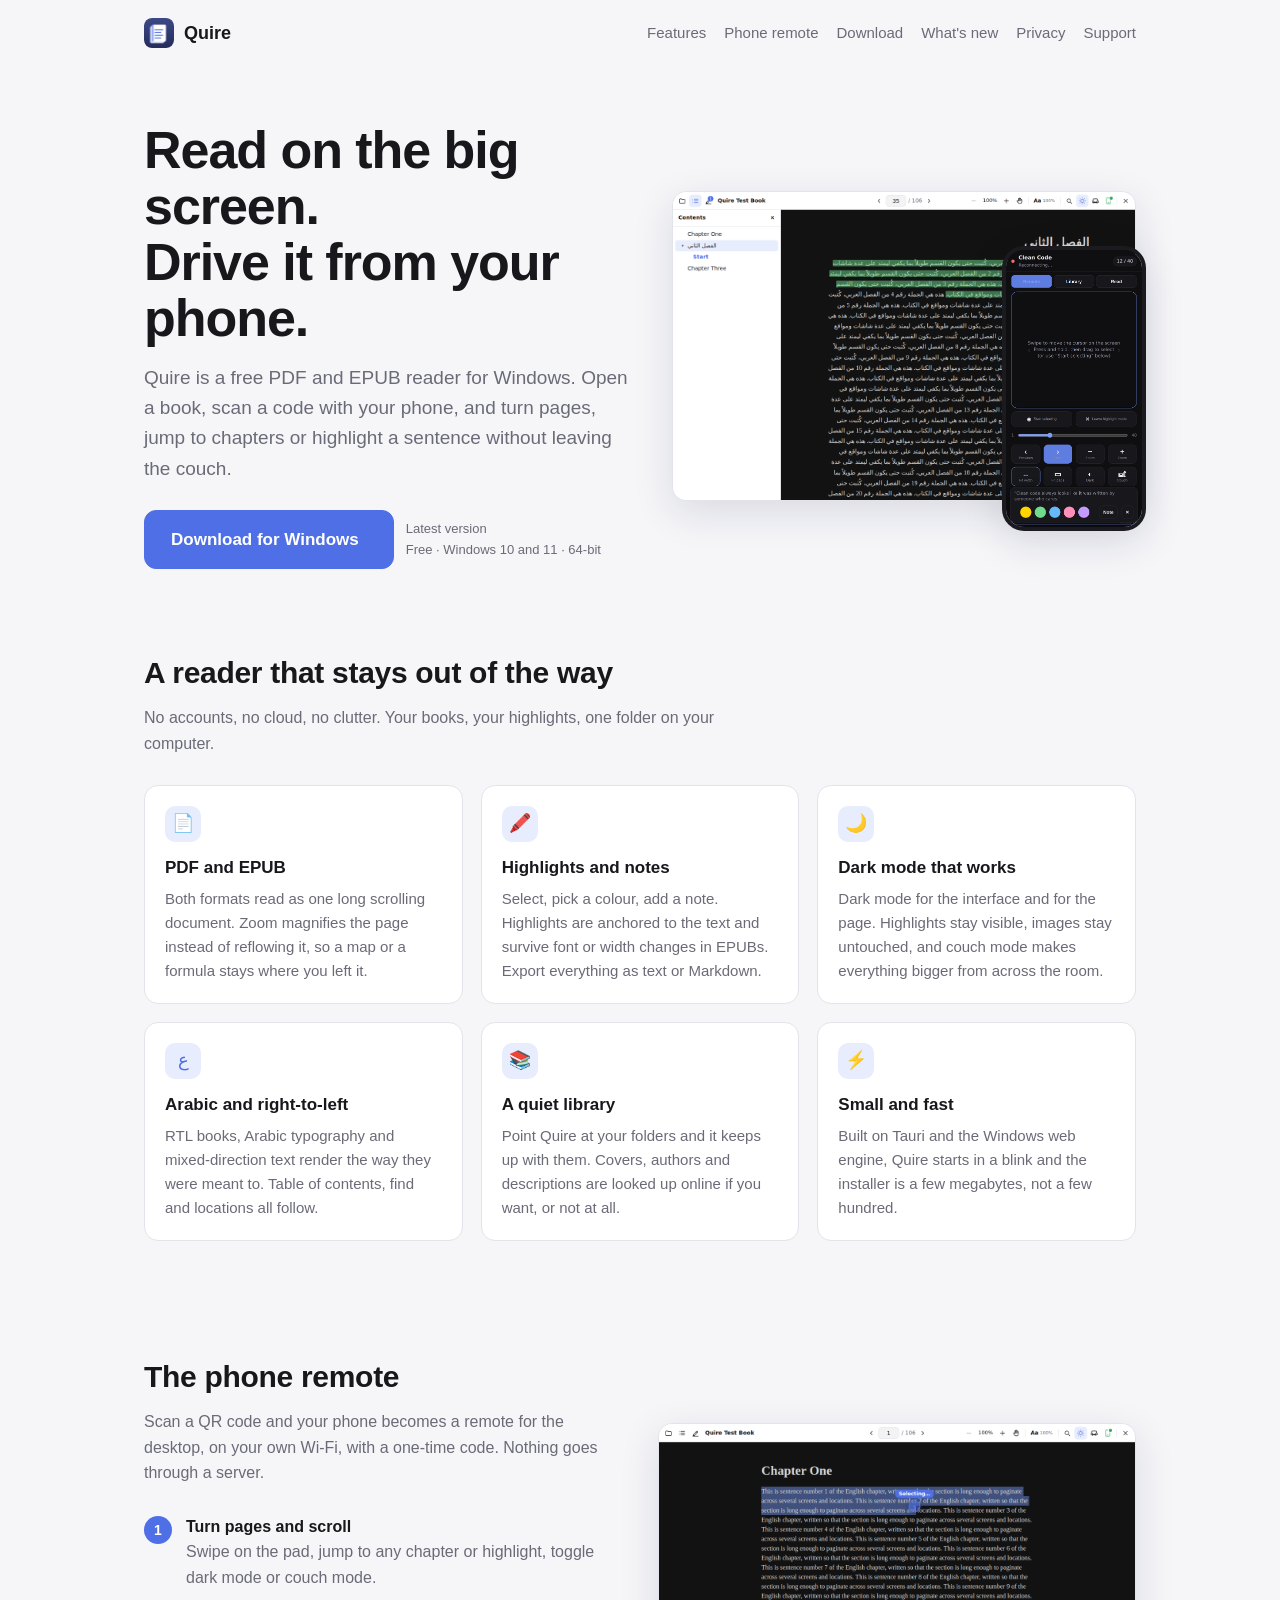
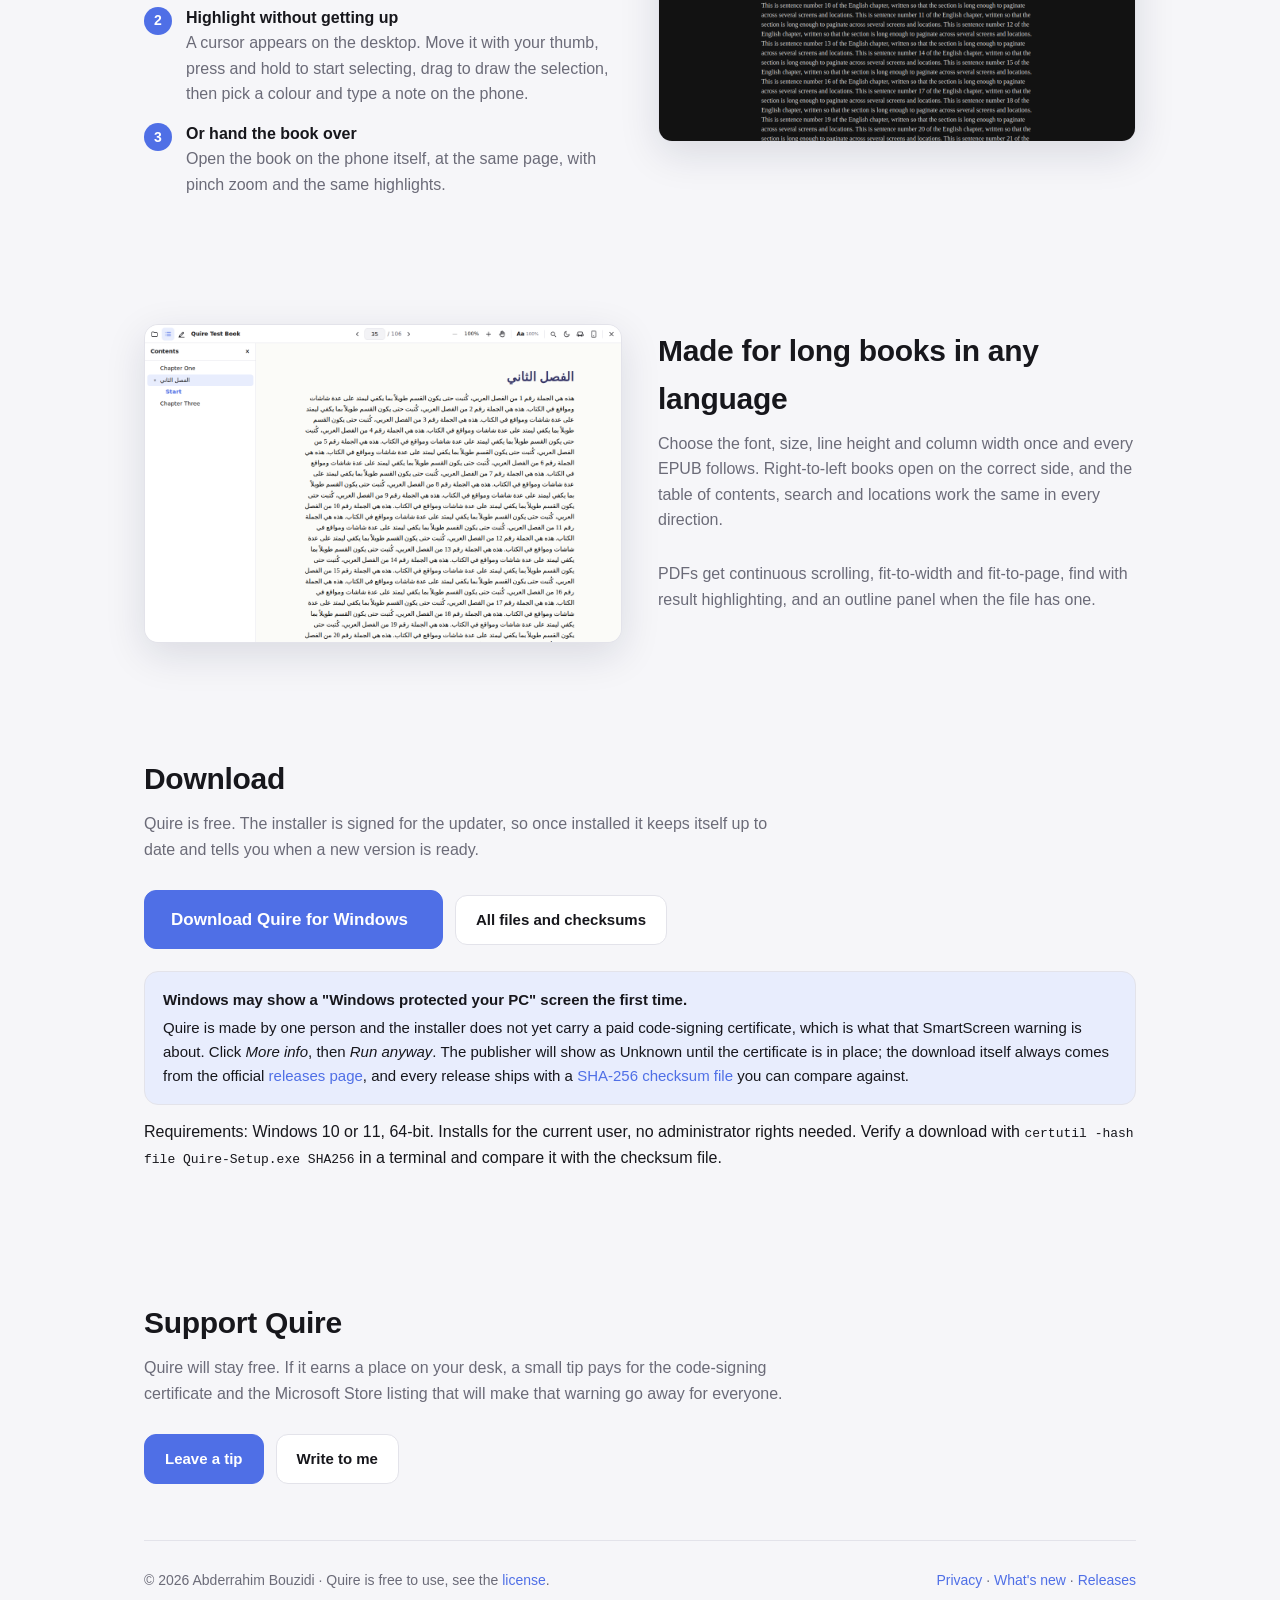
==== index.html @ 7e1ed199 "feat: website init" ====
<!doctype html>
<html lang="en">
<head>
  <meta charset="utf-8">
  <meta name="viewport" content="width=device-width, initial-scale=1">
  <title>Quire — a free PDF and EPUB reader with a phone remote</title>
  <meta name="description" content="Quire is a fast, free PDF and EPUB reader for Windows. Highlights and notes, dark mode, Arabic and right-to-left books, and a phone remote to turn pages and highlight from your couch.">
  <meta property="og:title" content="Quire — a free PDF and EPUB reader with a phone remote">
  <meta property="og:description" content="Read PDFs and EPUBs on your desktop, turn pages and highlight from your phone. Free, no accounts, no telemetry.">
  <meta property="og:image" content="img/reader-dark.png">
  <meta name="theme-color" content="#4f6fe6">
  <link rel="icon" href="img/favicon.png">
  <link rel="apple-touch-icon" href="img/icon-256.png">
  <link rel="stylesheet" href="style.css">
</head>
<body>
  <div class="wrap">
    <header class="top">
      <a class="brand" href="./"><img src="img/icon-256.png" alt=""> Quire</a>
      <nav class="nav">
        <a href="#features">Features</a>
        <a href="#remote">Phone remote</a>
        <a href="#download">Download</a>
        <a href="changelog.html">What's new</a>
        <a href="privacy.html">Privacy</a>
        <a href="#support">Support</a>
      </nav>
    </header>

    <main>
      <div class="hero">
        <div>
          <h1>Read on the big screen.<br>Drive it from your phone.</h1>
          <p class="lead">Quire is a free PDF and EPUB reader for Windows. Open a book, scan a code with your phone, and turn pages, jump to chapters or highlight a sentence without leaving the couch.</p>
          <div class="cta">
            <a class="btn primary big" href="download/" data-download>
              Download for Windows <small data-version></small>
            </a>
            <span class="meta"><span data-version-line>Latest version</span><br>Free · Windows 10 and 11 · 64-bit</span>
          </div>
        </div>
        <div class="hero-shots">
          <img class="shot" src="img/reader-dark.png" alt="Quire reading a PDF in dark mode with highlights" width="1280" height="800">
          <img class="phone" src="img/phone-remote.png" alt="The Quire phone remote" width="541" height="1101">
        </div>
      </div>

      <section id="features">
        <h2>A reader that stays out of the way</h2>
        <p class="sub">No accounts, no cloud, no clutter. Your books, your highlights, one folder on your computer.</p>
        <div class="grid">
          <div class="card"><div class="ico">📄</div><h3>PDF and EPUB</h3><p>Both formats read as one long scrolling document. Zoom magnifies the page instead of reflowing it, so a map or a formula stays where you left it.</p></div>
          <div class="card"><div class="ico">🖍️</div><h3>Highlights and notes</h3><p>Select, pick a colour, add a note. Highlights are anchored to the text and survive font or width changes in EPUBs. Export everything as text or Markdown.</p></div>
          <div class="card"><div class="ico">🌙</div><h3>Dark mode that works</h3><p>Dark mode for the interface and for the page. Highlights stay visible, images stay untouched, and couch mode makes everything bigger from across the room.</p></div>
          <div class="card"><div class="ico">ع</div><h3>Arabic and right-to-left</h3><p>RTL books, Arabic typography and mixed-direction text render the way they were meant to. Table of contents, find and locations all follow.</p></div>
          <div class="card"><div class="ico">📚</div><h3>A quiet library</h3><p>Point Quire at your folders and it keeps up with them. Covers, authors and descriptions are looked up online if you want, or not at all.</p></div>
          <div class="card"><div class="ico">⚡</div><h3>Small and fast</h3><p>Built on Tauri and the Windows web engine, Quire starts in a blink and the installer is a few megabytes, not a few hundred.</p></div>
        </div>
      </section>

      <section id="remote">
        <div class="split">
          <div>
            <h2>The phone remote</h2>
            <p class="sub">Scan a QR code and your phone becomes a remote for the desktop, on your own Wi-Fi, with a one-time code. Nothing goes through a server.</p>
            <ol class="steps">
              <li><b>Turn pages and scroll</b>Swipe on the pad, jump to any chapter or highlight, toggle dark mode or couch mode.</li>
              <li><b>Highlight without getting up</b>A cursor appears on the desktop. Move it with your thumb, press and hold to start selecting, drag to draw the selection, then pick a colour and type a note on the phone.</li>
              <li><b>Or hand the book over</b>Open the book on the phone itself, at the same page, with pinch zoom and the same highlights.</li>
            </ol>
          </div>
          <img class="shot" src="img/remote-cursor.png" alt="Selecting text on the desktop with the remote cursor" width="1280" height="800">
        </div>
      </section>

      <section>
        <div class="split reverse">
          <div>
            <h2>Made for long books in any language</h2>
            <p class="sub">Choose the font, size, line height and column width once and every EPUB follows. Right-to-left books open on the correct side, and the table of contents, search and locations work the same in every direction.</p>
            <p class="sub">PDFs get continuous scrolling, fit-to-width and fit-to-page, find with result highlighting, and an outline panel when the file has one.</p>
          </div>
          <img class="shot" src="img/reader-arabic.png" alt="An Arabic EPUB in Quire" width="1280" height="800">
        </div>
      </section>

      <section id="download">
        <h2>Download</h2>
        <p class="sub">Quire is free. The installer is signed for the updater, so once installed it keeps itself up to date and tells you when a new version is ready.</p>
        <div class="cta" style="margin-bottom:22px">
          <a class="btn primary big" href="download/" data-download>Download Quire for Windows <small data-version></small></a>
          <a class="btn" href="https://github.com/moumbou/quire-releases/releases/latest" data-release-page>All files and checksums</a>
        </div>
        <div class="note">
          <b>Windows may show a "Windows protected your PC" screen the first time.</b>
          Quire is made by one person and the installer does not yet carry a paid code-signing certificate, which is what that SmartScreen warning is about. Click <i>More info</i>, then <i>Run anyway</i>. The publisher will show as Unknown until the certificate is in place; the download itself always comes from the official
          <a href="https://github.com/moumbou/quire-releases/releases" >releases page</a>, and every release ships with a <a href="https://github.com/moumbou/quire-releases/releases/latest" data-sums>SHA-256 checksum file</a> you can compare against.
        </div>
        <p class="small muted" style="margin-top:14px">Requirements: Windows 10 or 11, 64-bit. Installs for the current user, no administrator rights needed. Verify a download with <code>certutil -hashfile Quire-Setup.exe SHA256</code> in a terminal and compare it with the checksum file.</p>
      </section>

      <section id="support">
        <h2>Support Quire</h2>
        <p class="sub">Quire will stay free. If it earns a place on your desk, a small tip pays for the code-signing certificate and the Microsoft Store listing that will make that warning go away for everyone.</p>
        <div class="cta">
          <a class="btn primary" href="https://ko-fi.com/moumbou">Leave a tip</a>
          <a class="btn" href="mailto:mbouzidi63@gmail.com?subject=Quire">Write to me</a>
        </div>
      </section>
    </main>

    <footer>
      <span>© 2026 Abderrahim Bouzidi · Quire is free to use, see the <a href="license.html">license</a>.</span>
      <span><a href="privacy.html">Privacy</a> · <a href="changelog.html">What's new</a> · <a href="https://github.com/moumbou/quire-releases/releases">Releases</a></span>
    </footer>
  </div>
  <script src="site.js"></script>
</body>
</html>
---- style.css ----
:root {
  --bg: #f6f6f9;
  --panel: #ffffff;
  --text: #17171c;
  --muted: #6b6b78;
  --line: #e3e3ea;
  --accent: #4f6fe6;
  --accent-soft: #e8edfd;
  --paper: #fbfbf8;
  --radius: 14px;
  --shadow: 0 12px 40px rgba(20, 24, 60, 0.12);
}
@media (prefers-color-scheme: dark) {
  :root {
    --bg: #101014;
    --panel: #18181e;
    --text: #ececf1;
    --muted: #9a9aa8;
    --line: #2a2a33;
    --accent: #8aa2ff;
    --accent-soft: #232a45;
    --paper: #121212;
    --shadow: 0 12px 40px rgba(0, 0, 0, 0.5);
  }
}
* {
  box-sizing: border-box;
}
html {
  scroll-behavior: smooth;
}
body {
  margin: 0;
  font: 16px/1.6 -apple-system, "Segoe UI", Roboto, Helvetica, Arial, sans-serif;
  color: var(--text);
  background: var(--bg);
  -webkit-font-smoothing: antialiased;
}
a {
  color: var(--accent);
  text-decoration: none;
}
a:hover {
  text-decoration: underline;
}
img {
  max-width: 100%;
  height: auto;
  display: block;
}
.wrap {
  max-width: 1040px;
  margin: 0 auto;
  padding: 0 24px;
}

/* Header */
.top {
  display: flex;
  align-items: center;
  justify-content: space-between;
  gap: 16px;
  padding: 18px 0;
}
.brand {
  display: flex;
  align-items: center;
  gap: 10px;
  font-weight: 700;
  font-size: 18px;
  color: var(--text);
}
.brand img {
  width: 30px;
  height: 30px;
  border-radius: 8px;
}
.nav {
  display: flex;
  gap: 18px;
  flex-wrap: wrap;
  font-size: 15px;
}
.nav a {
  color: var(--muted);
}
.nav a:hover,
.nav a.on {
  color: var(--text);
  text-decoration: none;
}

/* Buttons */
.btn {
  display: inline-flex;
  align-items: center;
  gap: 8px;
  padding: 12px 20px;
  border-radius: 12px;
  border: 1px solid var(--line);
  background: var(--panel);
  color: var(--text);
  font-weight: 600;
  font-size: 15px;
  cursor: pointer;
  transition: transform 0.08s, box-shadow 0.15s;
}
.btn:hover {
  text-decoration: none;
  transform: translateY(-1px);
  box-shadow: 0 6px 20px rgba(0, 0, 0, 0.12);
}
.btn.primary {
  background: var(--accent);
  border-color: var(--accent);
  color: #fff;
}
.btn.big {
  padding: 15px 26px;
  font-size: 17px;
}
.btn small {
  font-weight: 500;
  opacity: 0.85;
  font-size: 13px;
}

/* Hero */
.hero {
  padding: 56px 0 24px;
  display: grid;
  grid-template-columns: 1.05fr 1fr;
  gap: 40px;
  align-items: center;
}
.hero h1 {
  font-size: clamp(34px, 5vw, 52px);
  line-height: 1.08;
  letter-spacing: -0.02em;
  margin: 0 0 16px;
}
.hero p.lead {
  font-size: 19px;
  color: var(--muted);
  margin: 0 0 26px;
  max-width: 34em;
}
.cta {
  display: flex;
  gap: 12px;
  align-items: center;
  flex-wrap: wrap;
}
.cta .meta {
  font-size: 13px;
  color: var(--muted);
}
.shot {
  border-radius: var(--radius);
  box-shadow: var(--shadow);
  border: 1px solid var(--line);
  overflow: hidden;
  background: var(--panel);
}
.hero-shots {
  position: relative;
}
.hero-shots .phone {
  position: absolute;
  right: -10px;
  bottom: -30px;
  width: 31%;
  border-radius: 22px;
  border: 4px solid #1a1a1f;
  box-shadow: var(--shadow);
}

/* Sections */
section {
  padding: 56px 0;
}
section h2 {
  font-size: 30px;
  letter-spacing: -0.01em;
  margin: 0 0 8px;
}
section .sub {
  color: var(--muted);
  margin: 0 0 28px;
  max-width: 40em;
}
.grid {
  display: grid;
  grid-template-columns: repeat(3, 1fr);
  gap: 18px;
}
.card {
  background: var(--panel);
  border: 1px solid var(--line);
  border-radius: var(--radius);
  padding: 20px;
}
.card h3 {
  margin: 0 0 6px;
  font-size: 17px;
}
.card p {
  margin: 0;
  color: var(--muted);
  font-size: 15px;
}
.card .ico {
  width: 36px;
  height: 36px;
  border-radius: 10px;
  background: var(--accent-soft);
  color: var(--accent);
  display: grid;
  place-items: center;
  font-size: 18px;
  margin-bottom: 12px;
}
.split {
  display: grid;
  grid-template-columns: 1fr 1fr;
  gap: 36px;
  align-items: center;
}
.split.reverse > :first-child {
  order: 2;
}
.steps {
  counter-reset: s;
  padding: 0;
  margin: 0;
  list-style: none;
}
.steps li {
  counter-increment: s;
  position: relative;
  padding-left: 42px;
  margin: 0 0 14px;
  color: var(--muted);
}
.steps li b {
  color: var(--text);
  display: block;
}
.steps li::before {
  content: counter(s);
  position: absolute;
  left: 0;
  top: 2px;
  width: 28px;
  height: 28px;
  border-radius: 50%;
  background: var(--accent);
  color: #fff;
  font-weight: 700;
  font-size: 14px;
  display: grid;
  place-items: center;
}

/* Download / notes */
.note {
  background: var(--accent-soft);
  border: 1px solid var(--line);
  border-radius: var(--radius);
  padding: 16px 18px;
  font-size: 15px;
}
.note b {
  display: block;
  margin-bottom: 4px;
}
code,
.mono {
  font-family: ui-monospace, "Cascadia Mono", Consolas, monospace;
  font-size: 13px;
  word-break: break-all;
}
pre {
  background: var(--panel);
  border: 1px solid var(--line);
  border-radius: 10px;
  padding: 12px 14px;
  overflow-x: auto;
}
.prose {
  max-width: 44em;
}
.prose h2 {
  font-size: 24px;
  margin-top: 36px;
}
.prose h3 {
  font-size: 18px;
  margin: 26px 0 6px;
}
.prose p,
.prose li {
  color: var(--text);
}
.prose .muted {
  color: var(--muted);
}

/* Changelog */
.release {
  border-top: 1px solid var(--line);
  padding: 22px 0;
}
.release h3 {
  margin: 0 0 4px;
  display: flex;
  gap: 12px;
  align-items: baseline;
}
.release .date {
  color: var(--muted);
  font-weight: 400;
  font-size: 14px;
}
.release .body {
  white-space: pre-wrap;
  color: var(--muted);
  font-size: 15px;
}
.release .body h4 {
  margin: 12px 0 4px;
  color: var(--text);
}

/* Footer */
footer {
  border-top: 1px solid var(--line);
  padding: 28px 0 40px;
  color: var(--muted);
  font-size: 14px;
  display: flex;
  justify-content: space-between;
  gap: 16px;
  flex-wrap: wrap;
}

@media (max-width: 860px) {
  .hero,
  .split,
  .grid {
    grid-template-columns: 1fr;
  }
  .split.reverse > :first-child {
    order: 0;
  }
  .hero {
    padding-top: 28px;
  }
  .hero-shots .phone {
    right: 0;
    bottom: -16px;
    width: 34%;
  }
}
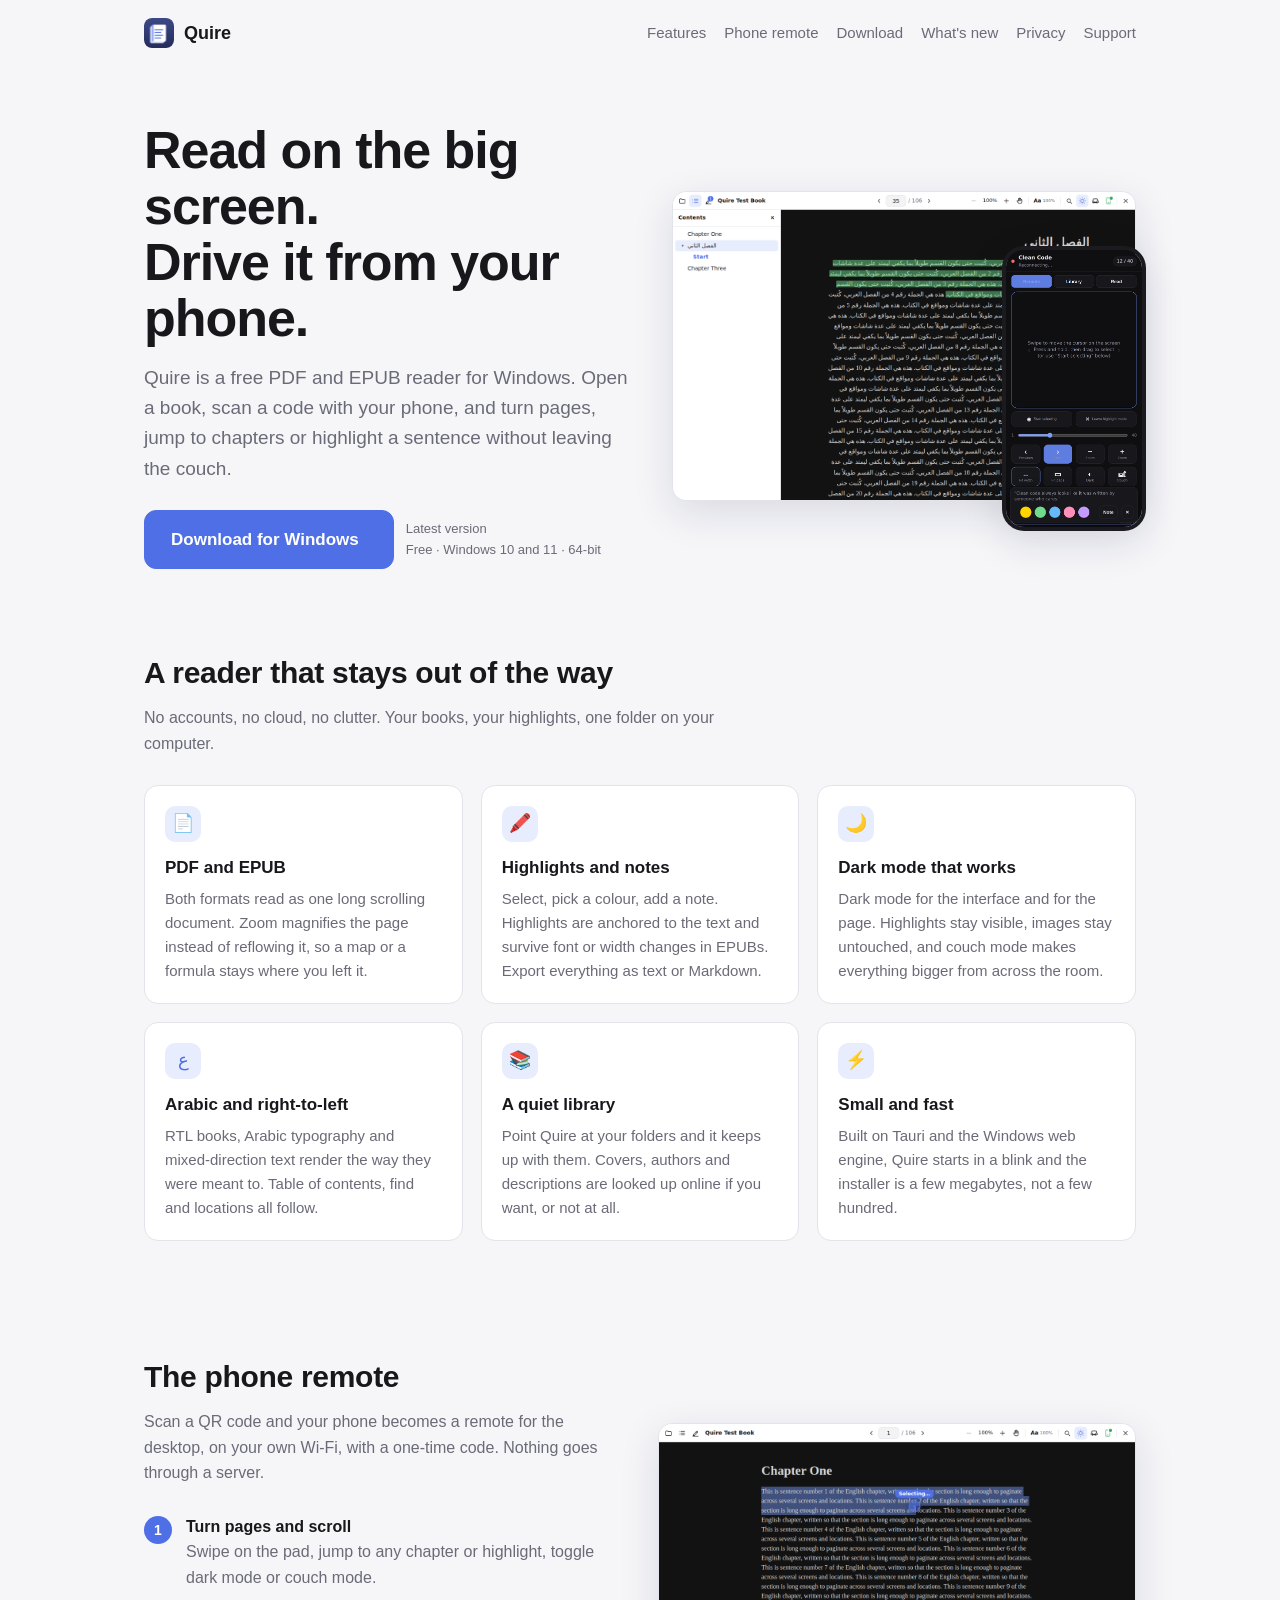
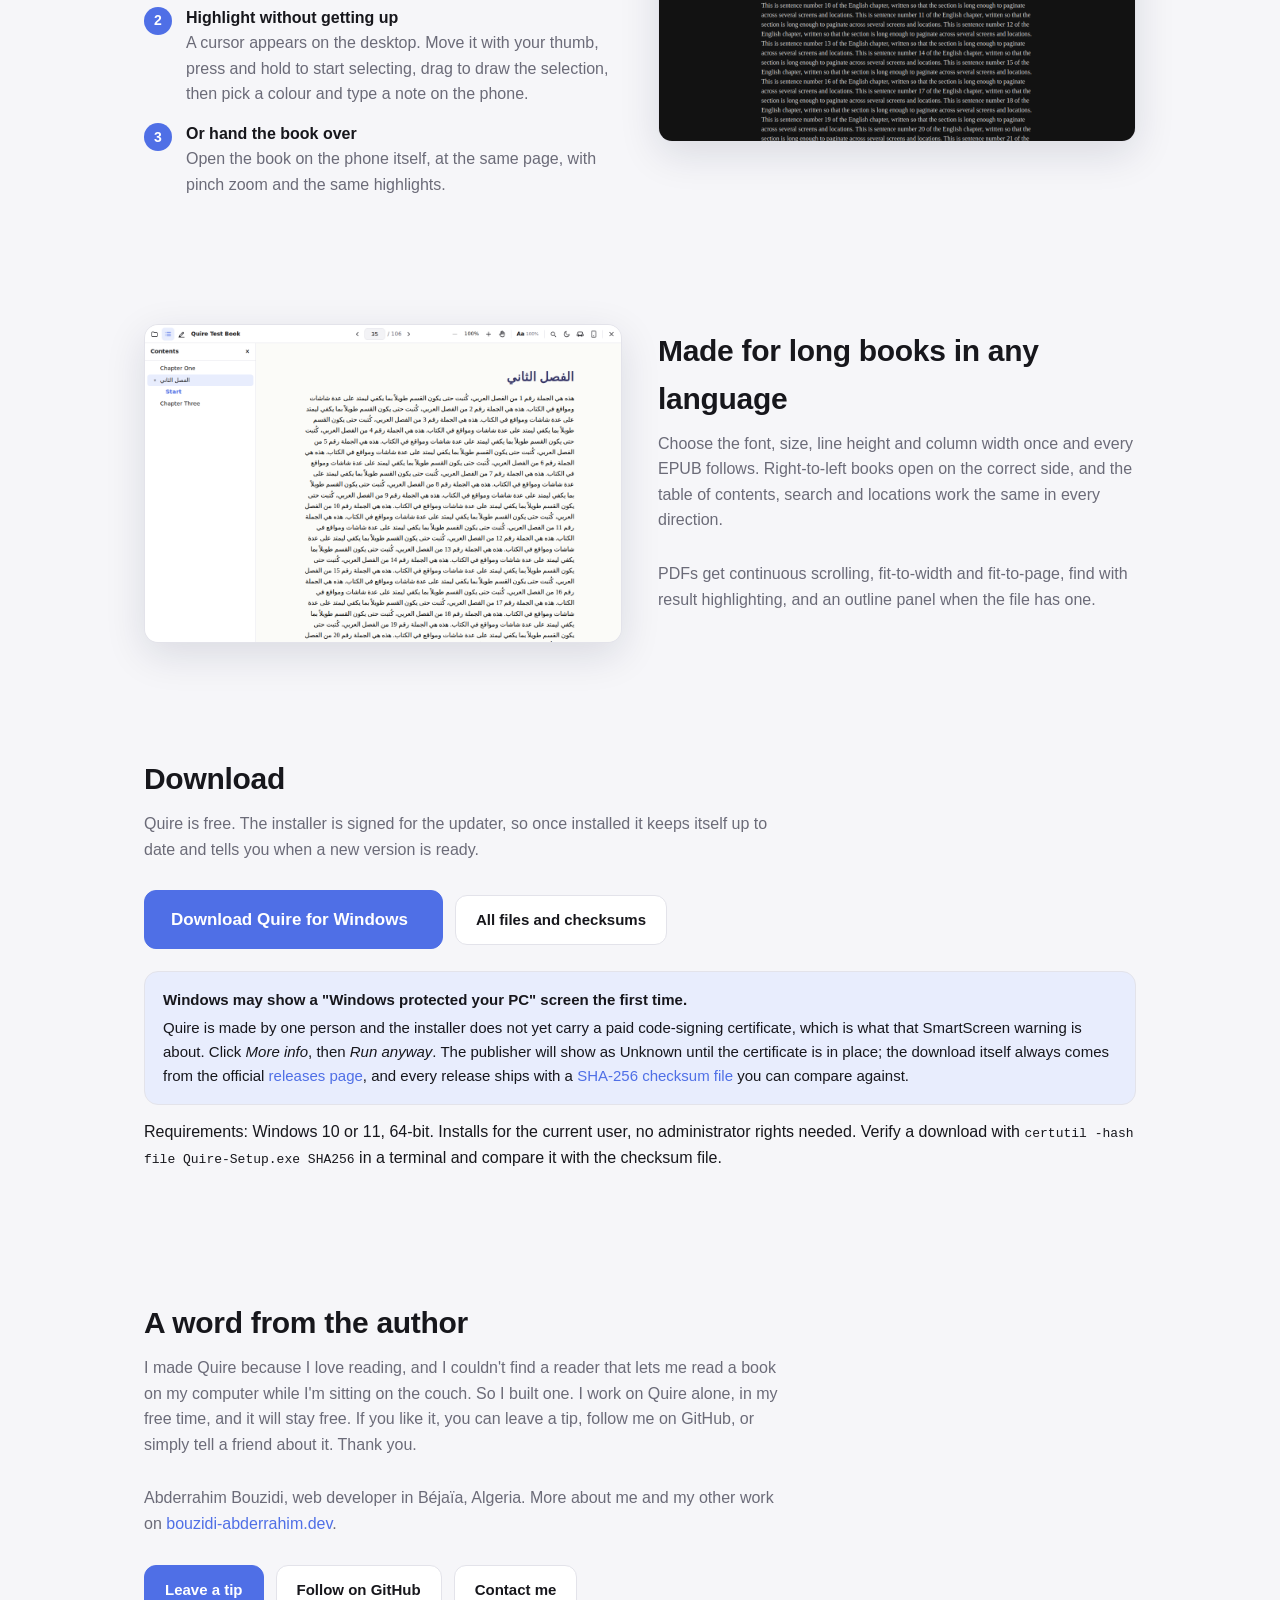
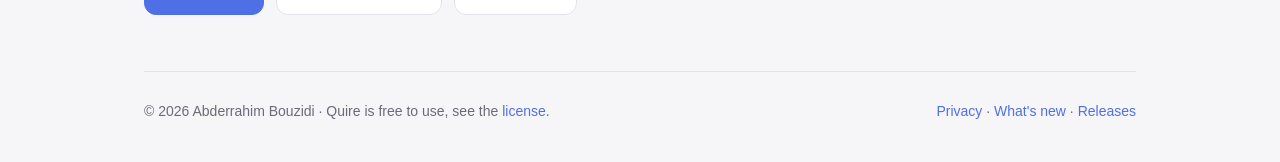
==== commit 947076fc: "feat: download counter added" ====
--- a/index.html
+++ b/index.html
@@ -36,7 +36,7 @@
             <a class="btn primary big" href="download/" data-download>
               Download for Windows <small data-version></small>
             </a>
-            <span class="meta"><span data-version-line>Latest version</span><br>Free · Windows 10 and 11 · 64-bit</span>
+            <span class="meta"><span data-version-line>Latest version</span><br>Free · Windows 10 and 11 · 64-bit<span data-downloads hidden class="dl-count"></span></span>
           </div>
         </div>
         <div class="hero-shots">
@@ -100,11 +100,13 @@
       </section>
 
       <section id="support">
-        <h2>Support Quire</h2>
-        <p class="sub">Quire will stay free. If it earns a place on your desk, a small tip pays for the code-signing certificate and the Microsoft Store listing that will make that warning go away for everyone.</p>
+        <h2>A word from the author</h2>
+        <p class="sub">I made Quire because I love reading, and I couldn't find a reader that lets me read a book on my computer while I'm sitting on the couch. So I built one. I work on Quire alone, in my free time, and it will stay free. If you like it, you can leave a tip, follow me on GitHub, or simply tell a friend about it. Thank you.</p>
+        <p class="sub">Abderrahim Bouzidi, web developer in Béjaïa, Algeria. More about me and my other work on <a href="https://bouzidi-abderrahim.dev/en">bouzidi-abderrahim.dev</a>.</p>
         <div class="cta">
           <a class="btn primary" href="https://ko-fi.com/moumbou">Leave a tip</a>
-          <a class="btn" href="mailto:mbouzidi63@gmail.com?subject=Quire">Write to me</a>
+          <a class="btn" href="https://github.com/moumbou">Follow on GitHub</a>
+          <a class="btn" href="https://bouzidi-abderrahim.dev/en#contact">Contact me</a>
         </div>
       </section>
     </main>
--- a/style.css
+++ b/style.css
@@ -154,6 +154,13 @@
 .cta .meta {
   font-size: 13px;
   color: var(--muted);
+}
+.dl-count::before {
+  content: " · ";
+}
+.dl-count {
+  color: var(--text);
+  font-weight: 600;
 }
 .shot {
   border-radius: var(--radius);
